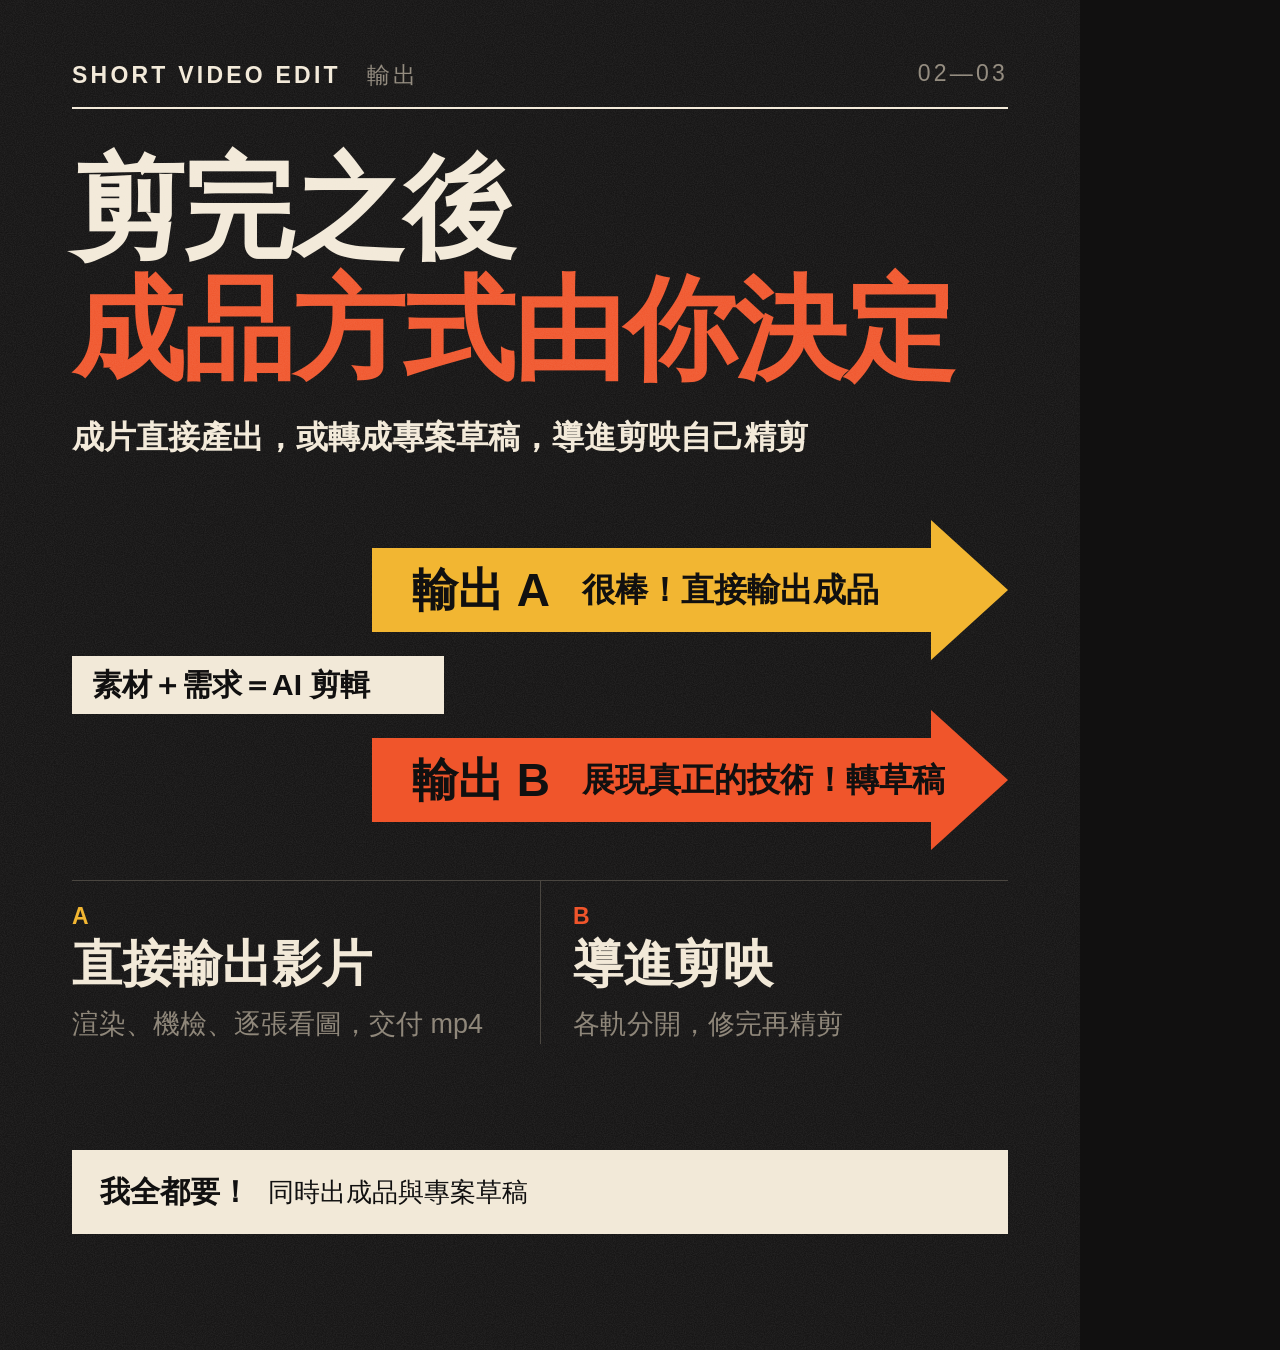
==== docs/src/card-exits.html @ 712d1484 "新增輸出 B（導進剪映）：capcut_export.py、合成範例、三張 4:5 說明圖（含剪映實拍時間軸）；關卡 1 加包裝六項（調光、轉場、特效、音效、音樂、語音）、流程用語改粗剪／精剪；階段五" ====
<!doctype html><html lang="zh-Hant"><head><meta charset="utf-8"><link rel="stylesheet" href="bass.css">
<style>
.sym{position:absolute;left:72px;top:520px;width:936px;height:330px}
.sym .stem{left:0;top:136px;width:372px;height:58px;background:var(--paper)}
.sym .a{left:300px;top:0;width:636px;height:140px;background:var(--mus)}
.sym .b{left:300px;top:190px;width:636px;height:140px;background:var(--org)}
.lab{position:absolute;font-weight:900;color:var(--ink);line-height:84px;height:84px}
.cols{position:absolute;left:72px;right:72px;top:880px;display:grid;grid-template-columns:1fr 1fr;border-top:1px solid var(--rule)}
.col{padding:22px 0 0}.col+.col{padding-left:32px;border-left:1px solid var(--rule)}
.col .k{font-size:23px;letter-spacing:.14em;font-weight:700}
.col h3{font-size:50px;font-weight:900;margin-top:6px;line-height:1.15}
.col p{font-size:27px;color:var(--dim);font-weight:500;margin-top:10px;line-height:1.5}
.both{position:absolute;left:72px;right:72px;top:1150px;height:84px;background:var(--paper);color:var(--ink);display:flex;align-items:center;padding:0 28px;font-size:30px;font-weight:900;gap:18px}
.both span{font-weight:500;font-size:26px}
</style></head><body><div class="page"><svg class="grain" width="1080" height="1350"><filter id="n"><feTurbulence type="fractalNoise" baseFrequency=".9" numOctaves="2" seed="7"/><feColorMatrix values="0 0 0 0 1  0 0 0 0 1  0 0 0 0 1  0 0 0 .9 0"/></filter><rect width="100%" height="100%" filter="url(#n)"/></svg>
<div class="head"><span><b>SHORT VIDEO EDIT</b>　輸出</span><span>02—03</span></div>
<h1>剪完之後<br><em>成品方式由你決定</em></h1>
<div class="lead"><b>成片直接產出，或轉成專案草稿，導進剪映自己精剪</b></div>
<div class="sym">
  <div class="cut stem"></div>
  <div class="cut a" data-shape="arrow"></div>
  <div class="cut b" data-shape="arrow"></div>
  <div class="lab" style="left:20px;top:136px;height:58px;font-size:30px;line-height:58px;white-space:nowrap">素材＋需求＝AI 剪輯</div>
  <div class="lab" style="left:340px;top:28px;font-size:46px">輸出 A</div>
  <div class="lab" style="left:510px;top:28px;font-size:33px">很棒！直接輸出成品</div>
  <div class="lab" style="left:340px;top:218px;font-size:46px">輸出 B</div>
  <div class="lab" style="left:510px;top:218px;font-size:33px">展現真正的技術！轉草稿</div>
</div>
<div class="cols">
  <div class="col"><div class="k" style="color:var(--mus)">A</div><h3>直接輸出影片</h3><p>渲染、機檢、逐張看圖，交付 mp4</p></div>
  <div class="col"><div class="k" style="color:var(--org)">B</div><h3>導進剪映</h3><p>各軌分開，修完再精剪</p></div>
</div>
<div class="cut both">我全都要！<span>同時出成品與專案草稿</span></div>
</div><script src="jitter.js"></script></body></html>
---- docs/src/bass.css ----
/* 說明圖共用樣式：電影符號海報（Saul Bass 式剪紙色塊）＋瑞士格線（Müller-Brockmann 式秩序）。1080×1350。
   少色：墨黑底、紙白、橘紅（主角與「要你決定」）、芥黃（次要）。大色塊用不規則邊緣模擬剪紙，細白線畫格線，大數字當節奏。
   字體：Noto Sans CJK TC（Black／Medium）。不用漸層、陰影、圓角盒。 */
:root{--ink:#111010;--paper:#F2E9D8;--org:#F0552B;--mus:#F2B632;--dim:#8F877A;--rule:#4A4640}
*{box-sizing:border-box;margin:0;padding:0}
html,body{width:1080px;height:1350px;background:var(--ink);color:var(--paper);
  font-family:'Noto Sans CJK TC','Noto Sans TC','PingFang TC',sans-serif;-webkit-font-smoothing:antialiased}
.page{position:relative;width:1080px;height:1350px;padding:60px 72px;overflow:hidden}
.grain{position:absolute;inset:0;opacity:.10;mix-blend-mode:screen;pointer-events:none}
.head{display:flex;justify-content:space-between;font-size:23px;font-weight:500;letter-spacing:.14em;color:var(--dim);
  border-bottom:2px solid var(--paper);padding-bottom:16px}
.head b{color:var(--paper);font-weight:700}
h1{font-weight:900;font-size:112px;line-height:1.08;margin-top:40px;letter-spacing:-.015em}
h1 em{font-style:normal;color:var(--org)}
.lead{margin-top:22px;font-size:32px;line-height:1.5;font-weight:500;color:var(--dim)}
.lead b{color:var(--paper);font-weight:700}
.cut{position:absolute}
.foot{position:absolute;left:72px;right:72px;bottom:48px;display:flex;justify-content:space-between;font-size:22px;letter-spacing:.14em;color:var(--dim);
  border-top:1px solid var(--rule);padding-top:14px}
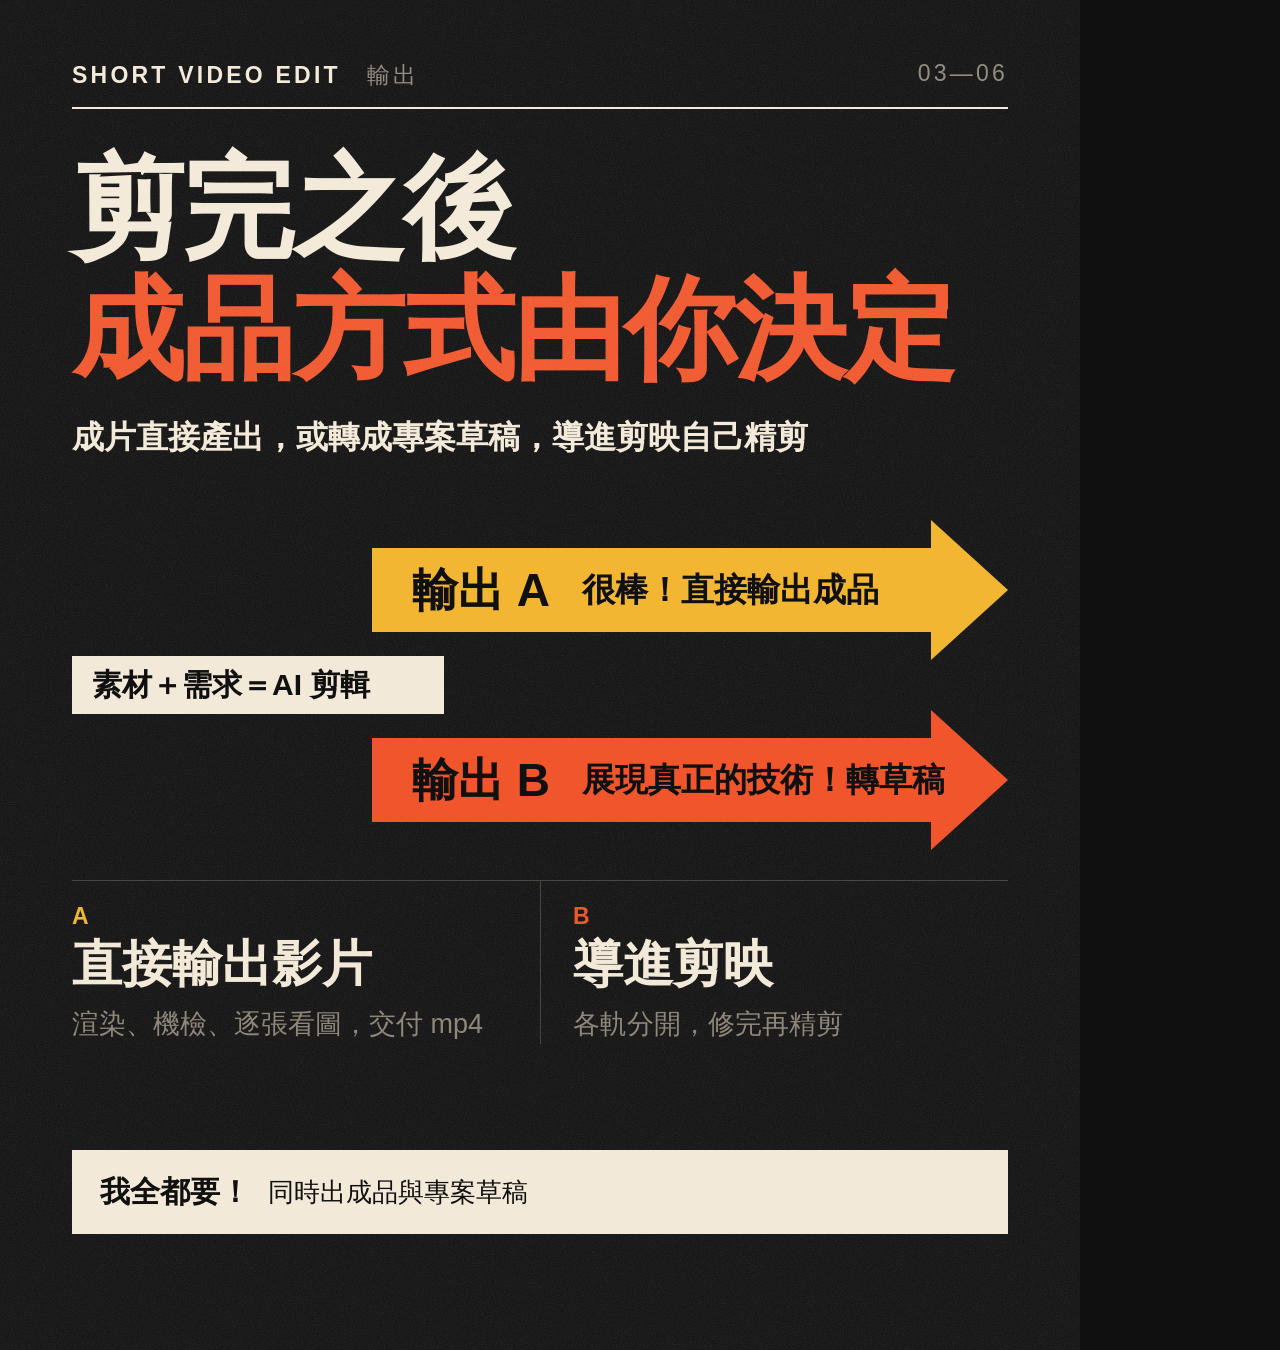
==== commit 3c70aaa7: "README 改以 Star 邀請與 git clone 為主、依圖卡順序重排；新增使用說明、內建工具、搭配軟體三張說明圖（六張統一頁碼）；輸出 B 依賴說明 Co-Authored-By: Clau" ====
--- a/docs/src/card-exits.html
+++ b/docs/src/card-exits.html
@@ -13,7 +13,7 @@
 .both{position:absolute;left:72px;right:72px;top:1150px;height:84px;background:var(--paper);color:var(--ink);display:flex;align-items:center;padding:0 28px;font-size:30px;font-weight:900;gap:18px}
 .both span{font-weight:500;font-size:26px}
 </style></head><body><div class="page"><svg class="grain" width="1080" height="1350"><filter id="n"><feTurbulence type="fractalNoise" baseFrequency=".9" numOctaves="2" seed="7"/><feColorMatrix values="0 0 0 0 1  0 0 0 0 1  0 0 0 0 1  0 0 0 .9 0"/></filter><rect width="100%" height="100%" filter="url(#n)"/></svg>
-<div class="head"><span><b>SHORT VIDEO EDIT</b>　輸出</span><span>02—03</span></div>
+<div class="head"><span><b>SHORT VIDEO EDIT</b>　輸出</span><span>03—06</span></div>
 <h1>剪完之後<br><em>成品方式由你決定</em></h1>
 <div class="lead"><b>成片直接產出，或轉成專案草稿，導進剪映自己精剪</b></div>
 <div class="sym">
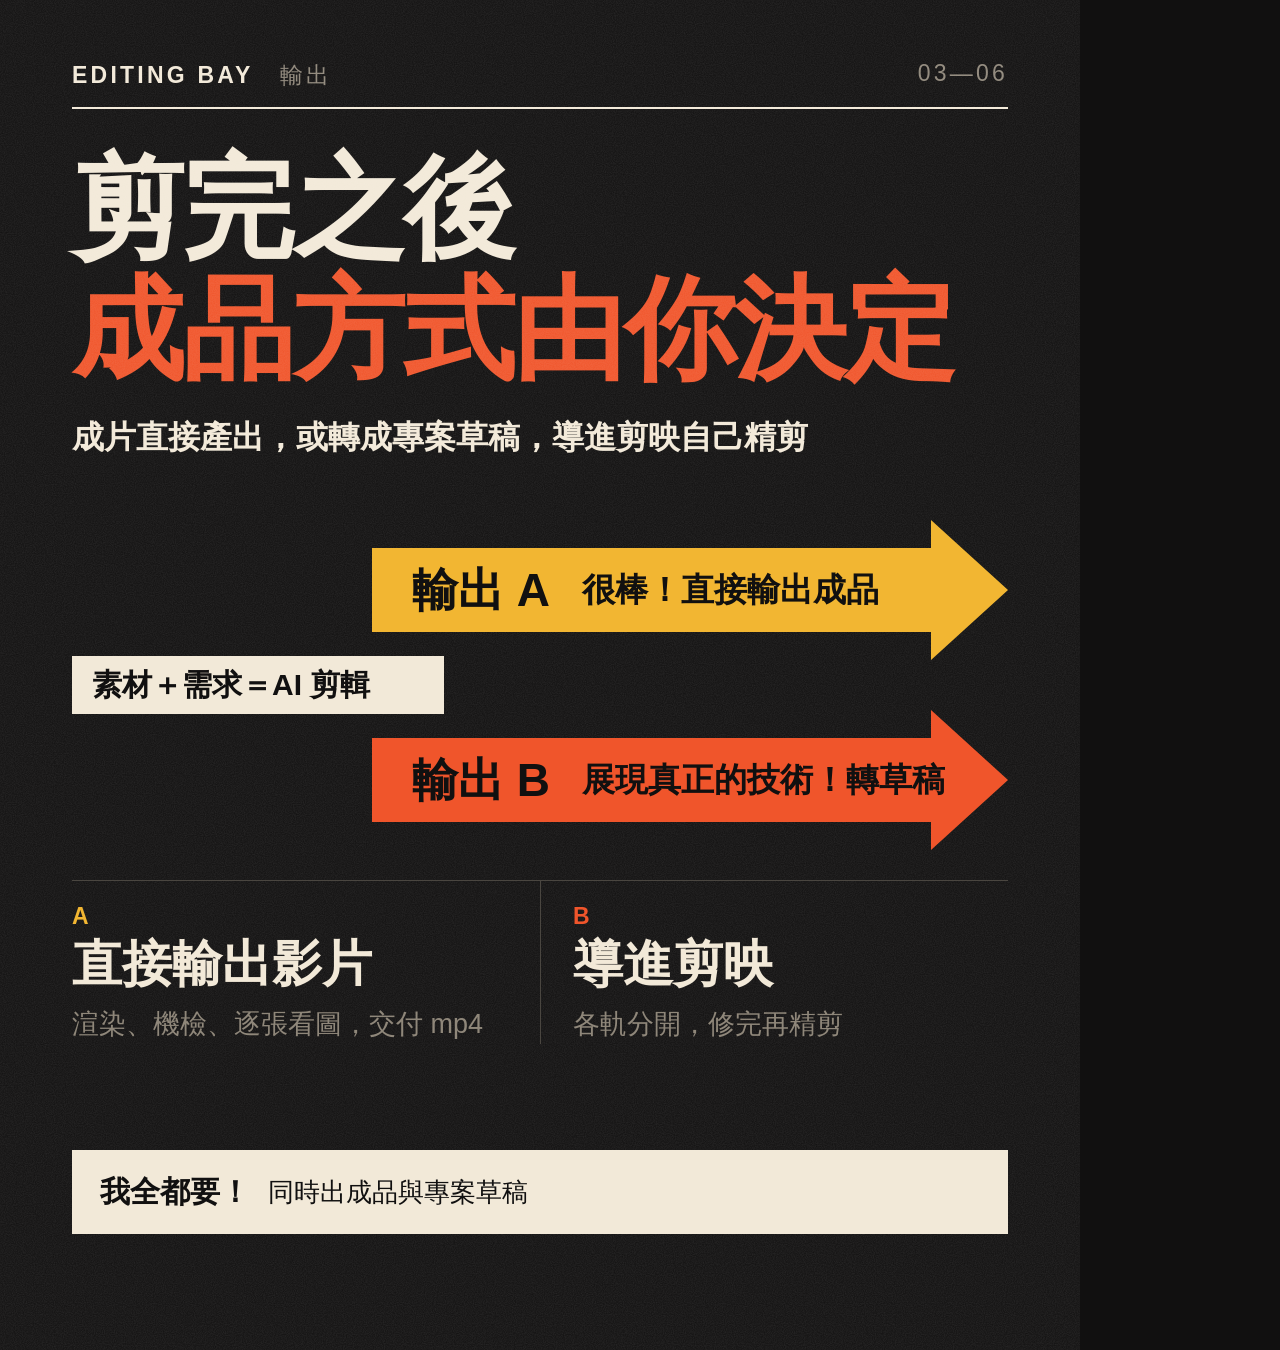
==== commit 31b58c1a: "改名 editing-bay（剪輯機房）：repo、skill 資料夾與名稱、說明圖標頭、README 全部一致 Co-Authored-By: Claude Sonnet 5.5 <noreply@" ====
--- a/docs/src/card-exits.html
+++ b/docs/src/card-exits.html
@@ -13,7 +13,7 @@
 .both{position:absolute;left:72px;right:72px;top:1150px;height:84px;background:var(--paper);color:var(--ink);display:flex;align-items:center;padding:0 28px;font-size:30px;font-weight:900;gap:18px}
 .both span{font-weight:500;font-size:26px}
 </style></head><body><div class="page"><svg class="grain" width="1080" height="1350"><filter id="n"><feTurbulence type="fractalNoise" baseFrequency=".9" numOctaves="2" seed="7"/><feColorMatrix values="0 0 0 0 1  0 0 0 0 1  0 0 0 0 1  0 0 0 .9 0"/></filter><rect width="100%" height="100%" filter="url(#n)"/></svg>
-<div class="head"><span><b>SHORT VIDEO EDIT</b>　輸出</span><span>03—06</span></div>
+<div class="head"><span><b>EDITING BAY</b>　輸出</span><span>03—06</span></div>
 <h1>剪完之後<br><em>成品方式由你決定</em></h1>
 <div class="lead"><b>成片直接產出，或轉成專案草稿，導進剪映自己精剪</b></div>
 <div class="sym">
